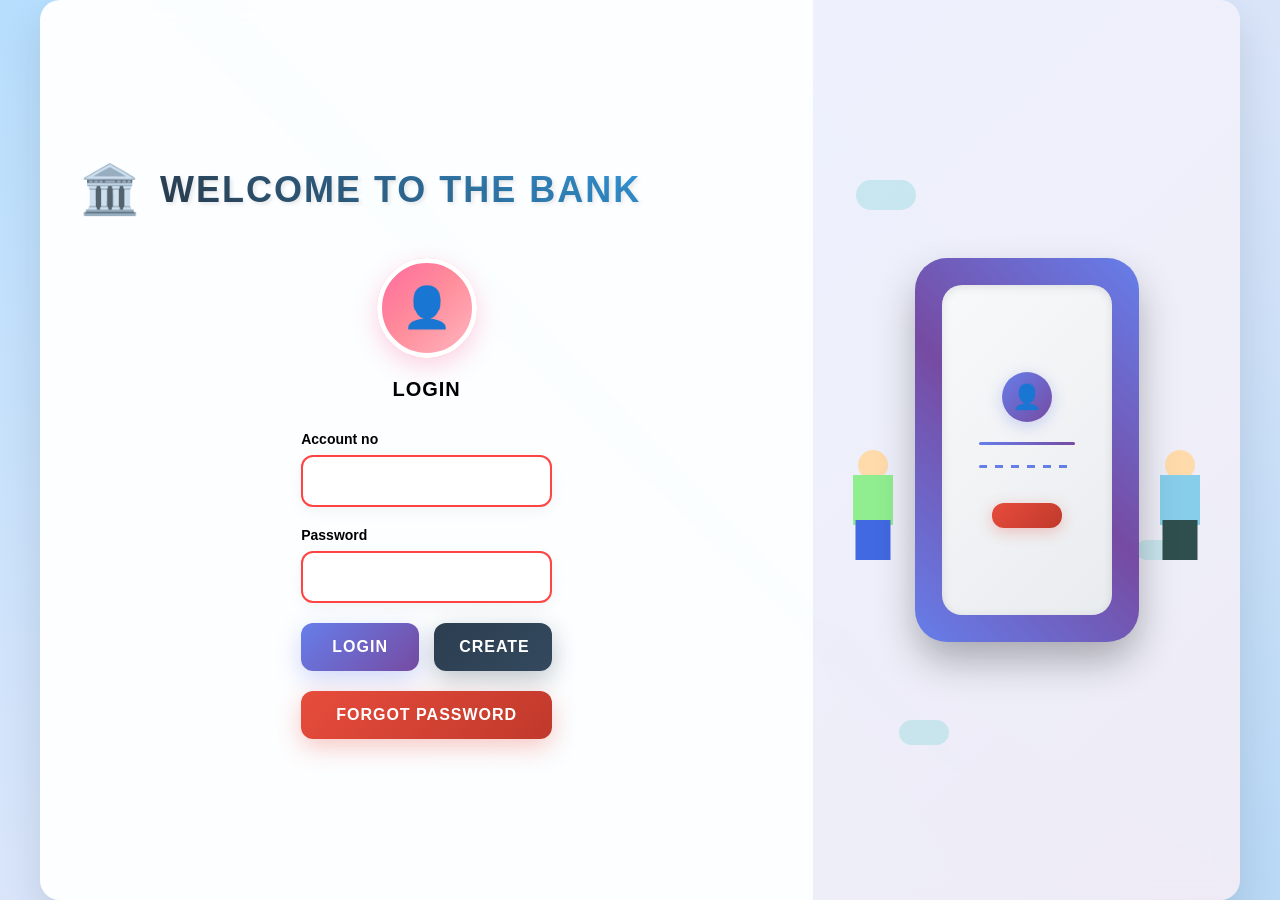
==== frontend/index.html @ b3c11d61 "frontend + backend" ====
<!DOCTYPE html>
<html lang="en">
<head>
    <meta charset="UTF-8">
    <meta name="viewport" content="width=device-width, initial-scale=1.0">
    <title>Bank Simulator - Login</title>
    <link rel="stylesheet" href="styles.css">
</head>
<body>
    <div class="container">
        <!-- Left Section - Login Form -->
        <div class="login-section">
            <div class="header">
                <div class="bank-icon">🏛️</div>
                <h1>WELCOME TO THE BANK</h1>
            </div>
            
            <div class="login-form">
                <div class="user-icon">
                    <div class="avatar">👤</div>
                </div>
                <h2>LOGIN</h2>
                
                <form id="loginForm">
                    <div class="form-group">
                        <label for="accountNo">Account no</label>
                        <input type="text" id="accountNo" name="accountNo" required>
                    </div>
                    
                    <div class="form-group">
                        <label for="password">Password</label>
                        <input type="password" id="password" name="password" required>
                    </div>
                    
                    <div class="button-group">
                        <button type="submit" class="btn btn-primary">LOGIN</button>
                        <button type="button" class="btn btn-secondary" onclick="showSignup()">CREATE</button>
                    </div>
                    
                    <div class="reset-section">
                        <button type="button" class="btn btn-reset" onclick="forgotPassword()">FORGOT PASSWORD</button>
                    </div>
                </form>
            </div>
            
        </div>
        
        <!-- Right Section - Illustrations -->
        <div class="illustration-section">
            <div class="phone-container">
                <div class="phone">
                    <div class="phone-screen">
                        <div class="phone-user-icon">👤</div>
                        <div class="phone-line"></div>
                        <div class="phone-line dotted"></div>
                        <div class="phone-button"></div>
                    </div>
                </div>
            </div>
            
            <div class="characters">
                <div class="character female">
                    <div class="character-body">
                        <div class="character-head"></div>
                        <div class="character-torso"></div>
                        <div class="character-legs"></div>
                    </div>
                </div>
                
                <div class="character male">
                    <div class="character-body">
                        <div class="character-head"></div>
                        <div class="character-torso"></div>
                        <div class="character-legs"></div>
                    </div>
                </div>
            </div>
            
            <div class="decorative-elements">
                <div class="cloud cloud1"></div>
                <div class="cloud cloud2"></div>
                <div class="cloud cloud3"></div>
            </div>
        </div>
    </div>
    
    <!-- Custom Modal -->
    <div id="customModal" class="modal-overlay">
        <div class="modal-content">
            <div class="modal-header">
                <div class="modal-icon">🏛️</div>
                <h3 id="modalTitle">Bank Notification</h3>
            </div>
            <div class="modal-body">
                <p id="modalMessage">Your message here</p>
            </div>
            <div class="modal-footer">
                <button id="modalOkBtn" class="btn btn-primary">OK</button>
                <button id="modalCancelBtn" class="btn btn-secondary" style="display: none;">Cancel</button>
            </div>
        </div>
    </div>
    
    <script src="script.js"></script>
</body>
</html>
---- frontend/styles.css ----
* {
    margin: 0;
    padding: 0;
    box-sizing: border-box;
}

body {
    font-family: 'Segoe UI', 'Arial', sans-serif;
    background: linear-gradient(135deg, #667eea 0%, #764ba2 100%);
    min-height: 100vh;
    display: flex;
    align-items: center;
    justify-content: center;
    position: relative;
    overflow-x: hidden;
}

body::before {
    content: '';
    position: absolute;
    top: 0;
    left: 0;
    right: 0;
    bottom: 0;
    background: linear-gradient(45deg, #E6F3FF 0%, #B8E6FF 50%, #E6F3FF 100%);
    opacity: 0.9;
    z-index: -1;
}

.container {
    display: flex;
    width: 100%;
    max-width: 1200px;
    min-height: 100vh;
    background: rgba(255, 255, 255, 0.95);
    backdrop-filter: blur(10px);
    border-radius: 20px;
    box-shadow: 0 20px 40px rgba(0, 0, 0, 0.1);
    overflow: hidden;
    position: relative;
    z-index: 1;
}

/* Left Section - Login Form */
.login-section {
    flex: 2;
    padding: 60px 40px;
    display: flex;
    flex-direction: column;
    justify-content: center;
    position: relative;
    background: linear-gradient(135deg, rgba(255, 255, 255, 0.1) 0%, rgba(255, 255, 255, 0.05) 100%);
}

.header {
    display: flex;
    align-items: center;
    margin-bottom: 40px;
}

.bank-icon {
    font-size: 48px;
    margin-right: 20px;
    animation: pulse 2s infinite;
}

@keyframes pulse {
    0% { transform: scale(1); }
    50% { transform: scale(1.1); }
    100% { transform: scale(1); }
}

.header h1 {
    color: #000;
    font-size: 36px;
    font-weight: bold;
    letter-spacing: 2px;
    text-shadow: 2px 2px 4px rgba(0, 0, 0, 0.1);
    background: linear-gradient(45deg, #2c3e50, #3498db);
    -webkit-background-clip: text;
    -webkit-text-fill-color: transparent;
    background-clip: text;
}

.login-form {
    text-align: center;
    max-width: 400px;
    margin: 0 auto;
}

.user-icon {
    margin-bottom: 20px;
}

.avatar {
    width: 100px;
    height: 100px;
    background: linear-gradient(135deg, #FF6B9D, #FF8E9B, #FFB6C1);
    border-radius: 50%;
    border: 5px solid #fff;
    display: flex;
    align-items: center;
    justify-content: center;
    font-size: 40px;
    margin: 0 auto;
    box-shadow: 0 8px 25px rgba(255, 107, 157, 0.3);
    animation: float 3s ease-in-out infinite;
    position: relative;
}

@keyframes float {
    0%, 100% { transform: translateY(0px); }
    50% { transform: translateY(-10px); }
}

.avatar::before {
    content: '';
    position: absolute;
    top: -5px;
    left: -5px;
    right: -5px;
    bottom: -5px;
    background: linear-gradient(45deg, #FF6B9D, #FF8E9B, #FFB6C1);
    border-radius: 50%;
    z-index: -1;
    animation: rotate 4s linear infinite;
}

@keyframes rotate {
    0% { transform: rotate(0deg); }
    100% { transform: rotate(360deg); }
}

.login-form h2 {
    color: #000;
    font-size: 20px;
    font-weight: bold;
    margin-bottom: 30px;
    letter-spacing: 1px;
}

.form-group {
    margin-bottom: 20px;
    text-align: left;
}

.form-group label {
    display: block;
    color: #000;
    font-weight: bold;
    margin-bottom: 8px;
    font-size: 14px;
}

.form-group input {
    width: 100%;
    padding: 15px 20px;
    border: 2px solid #e0e0e0;
    border-radius: 12px;
    font-size: 16px;
    background: rgba(255, 255, 255, 0.9);
    backdrop-filter: blur(10px);
    transition: all 0.3s ease;
    box-shadow: 0 4px 15px rgba(0, 0, 0, 0.05);
}

.form-group input:focus {
    outline: none;
    border-color: #667eea;
    box-shadow: 0 0 20px rgba(102, 126, 234, 0.3);
    transform: translateY(-2px);
}


.button-group {
    display: flex;
    gap: 15px;
    margin-bottom: 20px;
}

.btn {
    flex: 1;
    padding: 15px 25px;
    border: none;
    border-radius: 12px;
    font-size: 16px;
    font-weight: bold;
    cursor: pointer;
    transition: all 0.3s ease;
    text-transform: uppercase;
    letter-spacing: 1px;
    position: relative;
    overflow: hidden;
}

.btn::before {
    content: '';
    position: absolute;
    top: 0;
    left: -100%;
    width: 100%;
    height: 100%;
    background: linear-gradient(90deg, transparent, rgba(255, 255, 255, 0.2), transparent);
    transition: left 0.5s;
}

.btn:hover::before {
    left: 100%;
}

.btn-primary {
    background: linear-gradient(135deg, #667eea 0%, #764ba2 100%);
    color: #fff;
    box-shadow: 0 8px 25px rgba(102, 126, 234, 0.3);
}

.btn-primary:hover {
    transform: translateY(-3px);
    box-shadow: 0 12px 35px rgba(102, 126, 234, 0.4);
}

.btn-secondary {
    background: linear-gradient(135deg, #2c3e50 0%, #34495e 100%);
    color: #fff;
    box-shadow: 0 8px 25px rgba(44, 62, 80, 0.3);
}

.btn-secondary:hover {
    transform: translateY(-3px);
    box-shadow: 0 12px 35px rgba(44, 62, 80, 0.4);
}

.reset-section {
    text-align: center;
}

.btn-reset {
    background: linear-gradient(135deg, #e74c3c 0%, #c0392b 100%);
    color: #fff;
    padding: 15px 35px;
    border: none;
    border-radius: 12px;
    font-size: 16px;
    font-weight: bold;
    cursor: pointer;
    transition: all 0.3s ease;
    text-transform: uppercase;
    letter-spacing: 1px;
    box-shadow: 0 8px 25px rgba(231, 76, 60, 0.3);
    position: relative;
    overflow: hidden;
}

.btn-reset::before {
    content: '';
    position: absolute;
    top: 0;
    left: -100%;
    width: 100%;
    height: 100%;
    background: linear-gradient(90deg, transparent, rgba(255, 255, 255, 0.2), transparent);
    transition: left 0.5s;
}

.btn-reset:hover::before {
    left: 100%;
}

.btn-reset:hover {
    transform: translateY(-3px);
    box-shadow: 0 12px 35px rgba(231, 76, 60, 0.4);
}


/* Right Section - Illustrations */
.illustration-section {
    flex: 1;
    position: relative;
    display: flex;
    align-items: center;
    justify-content: center;
    padding: 40px;
    background: linear-gradient(135deg, rgba(102, 126, 234, 0.1) 0%, rgba(118, 75, 162, 0.1) 100%);
    overflow: hidden;
}

.phone-container {
    position: relative;
    z-index: 3;
}

.phone {
    width: 220px;
    height: 380px;
    background: linear-gradient(135deg, #2c3e50 0%, #34495e 100%);
    border-radius: 30px;
    padding: 25px;
    box-shadow: 0 20px 40px rgba(0, 0, 0, 0.3);
    position: relative;
    animation: phoneFloat 4s ease-in-out infinite;
}

@keyframes phoneFloat {
    0%, 100% { transform: translateY(0px) rotate(0deg); }
    50% { transform: translateY(-15px) rotate(2deg); }
}

.phone::before {
    content: '';
    position: absolute;
    top: -2px;
    left: -2px;
    right: -2px;
    bottom: -2px;
    background: linear-gradient(45deg, #667eea, #764ba2, #667eea);
    border-radius: 32px;
    z-index: -1;
    animation: phoneGlow 3s ease-in-out infinite;
}

@keyframes phoneGlow {
    0%, 100% { opacity: 0.5; }
    50% { opacity: 1; }
}

.phone-screen {
    width: 100%;
    height: 100%;
    background: linear-gradient(135deg, #f8f9fa 0%, #e9ecef 100%);
    border-radius: 20px;
    padding: 25px;
    display: flex;
    flex-direction: column;
    align-items: center;
    justify-content: center;
    gap: 20px;
    box-shadow: inset 0 2px 10px rgba(0, 0, 0, 0.1);
}

.phone-user-icon {
    width: 50px;
    height: 50px;
    background: linear-gradient(135deg, #667eea 0%, #764ba2 100%);
    border-radius: 50%;
    display: flex;
    align-items: center;
    justify-content: center;
    font-size: 24px;
    color: white;
    box-shadow: 0 4px 15px rgba(102, 126, 234, 0.3);
    animation: phoneIconPulse 2s ease-in-out infinite;
}

@keyframes phoneIconPulse {
    0%, 100% { transform: scale(1); }
    50% { transform: scale(1.1); }
}

.phone-line {
    width: 80%;
    height: 3px;
    background: linear-gradient(90deg, #667eea, #764ba2);
    border-radius: 2px;
    animation: phoneLineGlow 2s ease-in-out infinite;
}

@keyframes phoneLineGlow {
    0%, 100% { opacity: 0.6; }
    50% { opacity: 1; }
}

.phone-line.dotted {
    background: repeating-linear-gradient(
        to right,
        #667eea 0px,
        #667eea 8px,
        transparent 8px,
        transparent 16px
    );
    animation: phoneLineGlow 2s ease-in-out infinite;
}

.phone-button {
    width: 70px;
    height: 25px;
    background: linear-gradient(135deg, #e74c3c 0%, #c0392b 100%);
    border-radius: 12px;
    margin-top: 15px;
    box-shadow: 0 4px 15px rgba(231, 76, 60, 0.3);
    animation: phoneButtonPulse 1.5s ease-in-out infinite;
}

@keyframes phoneButtonPulse {
    0%, 100% { transform: scale(1); }
    50% { transform: scale(1.05); }
}

.characters {
    position: absolute;
    width: 100%;
    height: 100%;
    z-index: 2;
}

.character {
    position: absolute;
    width: 80px;
    height: 120px;
}

.character.female {
    left: 20px;
    top: 50%;
    transform: translateY(-50%);
}

.character.male {
    right: 20px;
    top: 50%;
    transform: translateY(-50%);
}

.character-body {
    width: 100%;
    height: 100%;
    position: relative;
}

.character-head {
    width: 30px;
    height: 30px;
    background-color: #FFDBAC;
    border-radius: 50%;
    position: absolute;
    top: 0;
    left: 50%;
    transform: translateX(-50%);
}

.character-torso {
    width: 40px;
    height: 50px;
    position: absolute;
    top: 25px;
    left: 50%;
    transform: translateX(-50%);
}

.character.female .character-torso {
    background-color: #90EE90;
}

.character.male .character-torso {
    background-color: #87CEEB;
}

.character-legs {
    width: 35px;
    height: 40px;
    position: absolute;
    top: 70px;
    left: 50%;
    transform: translateX(-50%);
}

.character.female .character-legs {
    background-color: #4169E1;
}

.character.male .character-legs {
    background-color: #2F4F4F;
}

.decorative-elements {
    position: absolute;
    width: 100%;
    height: 100%;
    z-index: 1;
}

.cloud {
    position: absolute;
    background-color: #B0E0E6;
    border-radius: 50px;
    opacity: 0.6;
}

.cloud1 {
    width: 60px;
    height: 30px;
    top: 20%;
    left: 10%;
}

.cloud2 {
    width: 40px;
    height: 20px;
    top: 60%;
    right: 15%;
}

.cloud3 {
    width: 50px;
    height: 25px;
    top: 80%;
    left: 20%;
}

/* Responsive Design */
@media (max-width: 768px) {
    .container {
        flex-direction: column;
    }
    
    .login-section {
        flex: none;
        padding: 20px;
    }
    
    .illustration-section {
        flex: none;
        min-height: 300px;
    }
    
    .phone {
        width: 150px;
        height: 280px;
    }
    
    .character {
        width: 60px;
        height: 90px;
    }
}

@media (max-width: 480px) {
    .login-section {
        padding: 20px 15px;
    }
    
    .button-group {
        flex-direction: column;
    }
    
    .btn {
        width: 100%;
    }
}

/* Custom Modal Styles */
.modal-overlay {
    position: fixed;
    top: 0;
    left: 0;
    width: 100%;
    height: 100%;
    background: rgba(0, 0, 0, 0.6);
    backdrop-filter: blur(5px);
    display: flex;
    align-items: center;
    justify-content: center;
    z-index: 1000;
    opacity: 0;
    visibility: hidden;
    transition: all 0.3s ease;
}

.modal-overlay.show {
    opacity: 1;
    visibility: visible;
}

.modal-content {
    background: linear-gradient(135deg, #ffffff 0%, #f8f9fa 100%);
    border-radius: 20px;
    box-shadow: 0 25px 50px rgba(0, 0, 0, 0.2);
    max-width: 400px;
    width: 90%;
    max-height: 80vh;
    overflow: hidden;
    transform: scale(0.7) translateY(50px);
    transition: all 0.3s ease;
    border: 2px solid #E6F3FF;
}

.modal-overlay.show .modal-content {
    transform: scale(1) translateY(0);
}

.modal-header {
    background: linear-gradient(135deg, #4A90E2 0%, #357ABD 100%);
    color: white;
    padding: 20px 25px;
    display: flex;
    align-items: center;
    gap: 15px;
}

.modal-icon {
    font-size: 24px;
    background: rgba(255, 255, 255, 0.2);
    width: 40px;
    height: 40px;
    border-radius: 50%;
    display: flex;
    align-items: center;
    justify-content: center;
    backdrop-filter: blur(10px);
}

.modal-header h3 {
    font-size: 18px;
    font-weight: 600;
    margin: 0;
    text-shadow: 0 1px 2px rgba(0, 0, 0, 0.1);
}

.modal-body {
    padding: 25px;
    text-align: center;
}

.modal-body p {
    font-size: 16px;
    color: #333;
    line-height: 1.5;
    margin: 0;
}

.modal-footer {
    padding: 20px 25px;
    display: flex;
    gap: 15px;
    justify-content: center;
    background: #f8f9fa;
    border-top: 1px solid #e9ecef;
}

.modal-footer .btn {
    min-width: 80px;
    padding: 12px 20px;
    font-weight: 600;
    border-radius: 8px;
    transition: all 0.3s ease;
    border: none;
    cursor: pointer;
    font-size: 14px;
}

.modal-footer .btn-primary {
    background: linear-gradient(135deg, #4A90E2 0%, #357ABD 100%);
    color: white;
    box-shadow: 0 4px 15px rgba(74, 144, 226, 0.3);
}

.modal-footer .btn-primary:hover {
    transform: translateY(-2px);
    box-shadow: 0 6px 20px rgba(74, 144, 226, 0.4);
}

.modal-footer .btn-secondary {
    background: linear-gradient(135deg, #6c757d 0%, #5a6268 100%);
    color: white;
    box-shadow: 0 4px 15px rgba(108, 117, 125, 0.3);
}

.modal-footer .btn-secondary:hover {
    transform: translateY(-2px);
    box-shadow: 0 6px 20px rgba(108, 117, 125, 0.4);
}

/* Modal responsive design */
@media (max-width: 480px) {
    .modal-content {
        width: 95%;
        margin: 20px;
    }
    
    .modal-header {
        padding: 15px 20px;
    }
    
    .modal-body {
        padding: 20px;
    }
    
    .modal-footer {
        padding: 15px 20px;
        flex-direction: column;
    }
    
    .modal-footer .btn {
        width: 100%;
    }
}
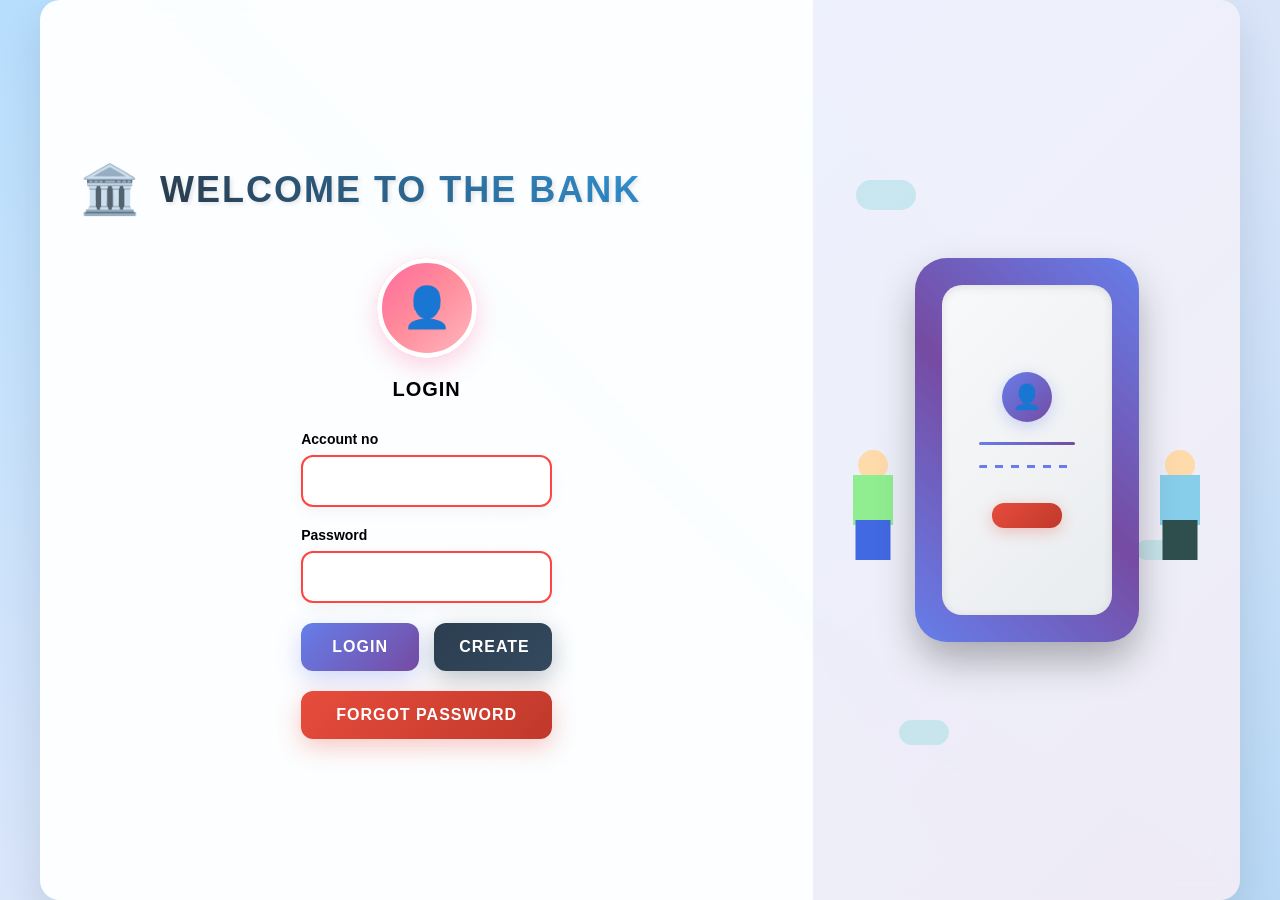
==== commit 4b4c4548: "Prepare for Render deployment: Switch to PostgreSQL, add Maven wrapper, and centralize API config" ====
--- a/frontend/index.html
+++ b/frontend/index.html
@@ -101,6 +101,7 @@
         </div>
     </div>
     
+    <script src="config.js"></script>
     <script src="script.js"></script>
 </body>
 </html>
